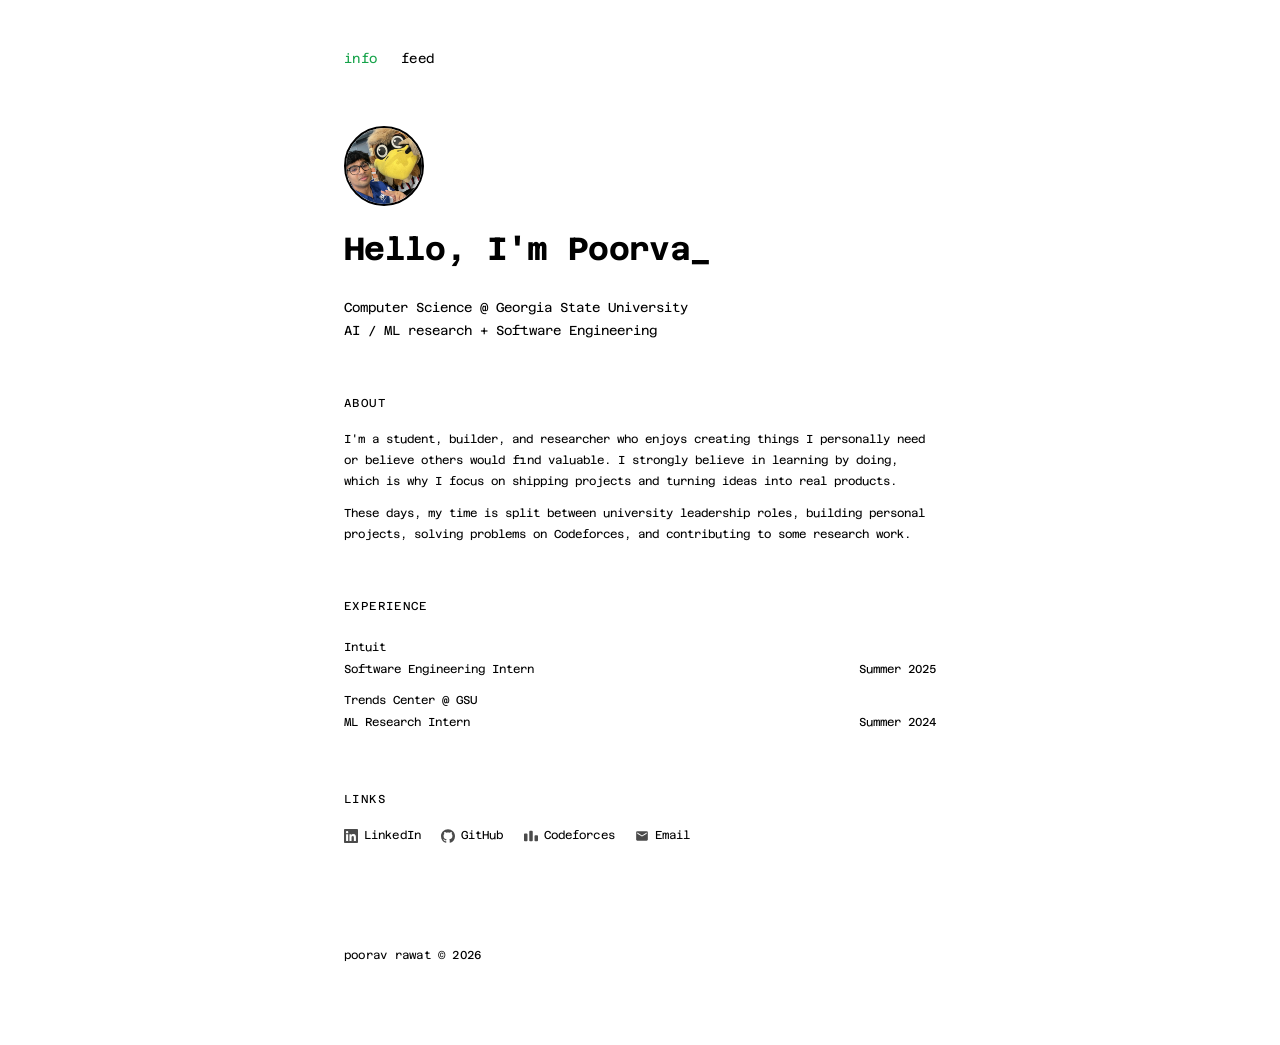
==== index.html @ 955ac377 "fixed date alignment" ====
<!DOCTYPE html>
<html lang="en">

<head>
    <meta charset="UTF-8">
    <meta name="viewport" content="width=device-width, initial-scale=1.0">
    <meta name="description"
        content="Poorav Rawat — CS student at Georgia State, exploring AI, ML research, and software engineering.">
    <title>poorav rawat</title>

    <!-- Fonts -->
    <link rel="preconnect" href="https://fonts.googleapis.com">
    <link rel="preconnect" href="https://fonts.gstatic.com" crossorigin>
    <link href="https://fonts.googleapis.com/css2?family=Azeret+Mono:wght@300;400;500;700&display=swap"
        rel="stylesheet">

    <!-- Favicon -->
    <link rel="icon" type="image/x-icon" href="assets/favicon_io/favicon.ico">
    <link rel="icon" type="image/png" sizes="32x32" href="assets/favicon_io/favicon-32x32.png">
    <link rel="icon" type="image/png" sizes="16x16" href="assets/favicon_io/favicon-16x16.png">
    <link rel="apple-touch-icon" href="assets/favicon_io/apple-touch-icon.png">
    <link rel="manifest" href="assets/favicon_io/site.webmanifest">

    <!-- Stylesheet -->
    <link rel="stylesheet" href="css/style.css">
</head>

<body>
    <div class="page">

        <!-- Navigation -->
        <nav class="nav" id="nav">
            <a href="index.html" class="nav-link active" id="nav-info">info</a>
            <a href="feed.html" class="nav-link" id="nav-feed">feed</a>
        </nav>

        <!-- Main Content -->
        <main class="main">

            <!-- Profile Image -->
            <div class="profile-container">
                <div class="profile-circle">
                    <img src="assets/profile.jpg" alt="Poorav Rawat">
                </div>
            </div>

            <!-- ASCII Animated Name -->
            <h1 class="hero-name" id="hero-name" aria-label="hello, i am poorav rawat"></h1>

            <!-- Hero Sub-text -->
            <div class="hero-sub">
                <p><span class="highlight">Computer Science @ Georgia State University</span></p>
                <p>AI / ML research + Software Engineering</p>
            </div>

            <!-- Bio -->
            <section class="bio-section" aria-label="About">
                <p class="section-label">about</p>
                <p>
                    I'm a student, builder, and researcher who enjoys creating things I personally need or believe
                    others would find valuable. I strongly believe in learning by doing, which is why I focus on
                    shipping projects and turning ideas into real products.
                </p>
                <p>
                    These days, my time is split between university leadership roles, building personal projects,
                    solving problems on Codeforces, and contributing to some research work.
                </p>
            </section>

            <!-- Experience -->
            <section class="experience-section" aria-label="Experience">
                <p class="section-label">experience</p>

                <a href="https://www.intuit.com/" target="_blank" rel="noopener noreferrer" class="exp-item">
                    <span class="exp-title">Intuit</span>
                    <div class="exp-row">
                        <span class="exp-role">Software Engineering Intern</span>
                        <span class="exp-date">Summer 2025</span>
                    </div>
                </a>

                <a href="https://trendscenter.org/" target="_blank" rel="noopener noreferrer" class="exp-item">
                    <span class="exp-title">Trends Center @ GSU</span>
                    <div class="exp-row">
                        <span class="exp-role">ML Research Intern</span>
                        <span class="exp-date">Summer 2024</span>
                    </div>
                </a>
            </section>


            <!-- Links -->
            <section class="links-section" aria-label="Links">
                <p class="section-label">links</p>

                <div class="links-row">
                    <a href="https://www.linkedin.com/in/pooravrawat/" target="_blank" rel="noopener noreferrer"
                        class="link-item" title="LinkedIn">
                        <svg width="14" height="14" viewBox="0 0 24 24" fill="currentColor">
                            <path
                                d="M20.447 20.452h-3.554v-5.569c0-1.328-.027-3.037-1.852-3.037-1.853 0-2.136 1.445-2.136 2.939v5.667H9.351V9h3.414v1.561h.046c.477-.9 1.637-1.85 3.37-1.85 3.601 0 4.267 2.37 4.267 5.455v6.286zM5.337 7.433c-1.144 0-2.063-.926-2.063-2.065 0-1.138.92-2.063 2.063-2.063 1.14 0 2.064.925 2.064 2.063 0 1.139-.925 2.065-2.064 2.065zm1.782 13.019H3.555V9h3.564v11.452zM22.225 0H1.771C.792 0 0 .774 0 1.729v20.542C0 23.227.792 24 1.771 24h20.451C23.2 24 24 23.227 24 22.271V1.729C24 .774 23.2 0 22.222 0h.003z" />
                        </svg>
                        LinkedIn
                    </a>

                    <a href="https://github.com/pooravrawat1" target="_blank" rel="noopener noreferrer"
                        class="link-item" title="GitHub">
                        <svg width="14" height="14" viewBox="0 0 24 24" fill="currentColor">
                            <path
                                d="M12 .297c-6.63 0-12 5.373-12 12 0 5.303 3.438 9.8 8.205 11.385.6.113.82-.258.82-.577 0-.285-.01-1.04-.015-2.04-3.338.724-4.042-1.61-4.042-1.61C4.422 18.07 3.633 17.7 3.633 17.7c-1.087-.744.084-.729.084-.729 1.205.084 1.838 1.236 1.838 1.236 1.07 1.835 2.809 1.305 3.495.998.108-.776.417-1.305.76-1.605-2.665-.3-5.466-1.332-5.466-5.93 0-1.31.465-2.38 1.235-3.22-.135-.303-.54-1.523.105-3.176 0 0 1.005-.322 3.3 1.23.96-.267 1.98-.399 3-.405 1.02.006 2.04.138 3 .405 2.28-1.552 3.285-1.23 3.285-1.23.645 1.653.24 2.873.12 3.176.765.84 1.23 1.91 1.23 3.22 0 4.61-2.805 5.625-5.475 5.92.42.36.81 1.096.81 2.22 0 1.606-.015 2.896-.015 3.286 0 .315.21.69.825.57C20.565 22.092 24 17.592 24 12.297c0-6.627-5.373-12-12-12" />
                        </svg>
                        GitHub
                    </a>

                    <a href="https://codeforces.com/profile/prawat2" target="_blank" rel="noopener noreferrer"
                        class="link-item" title="Codeforces">
                        <svg width="14" height="14" viewBox="0 0 24 24" fill="currentColor">
                            <path
                                d="M4.5 7.5C5.328 7.5 6 8.172 6 9v10.5c0 .828-.672 1.5-1.5 1.5h-3C.672 21 0 20.328 0 19.5V9c0-.828.672-1.5 1.5-1.5h3zm9-4.5c.828 0 1.5.672 1.5 1.5v15c0 .828-.672 1.5-1.5 1.5h-3c-.828 0-1.5-.672-1.5-1.5v-15c0-.828.672-1.5 1.5-1.5h3zm9 7.5c.828 0 1.5.672 1.5 1.5v7.5c0 .828-.672 1.5-1.5 1.5h-3c-.828 0-1.5-.672-1.5-1.5V12c0-.828.672-1.5 1.5-1.5h3z" />
                        </svg>
                        Codeforces
                    </a>

                    <a href="mailto:pooravrawat@gmail.com" class="link-item" title="Email">
                        <svg width="14" height="14" viewBox="0 0 24 24" fill="currentColor">
                            <path
                                d="M20 4H4c-1.1 0-1.99.9-1.99 2L2 18c0 1.1.9 2 2 2h16c1.1 0 2-.9 2-2V6c0-1.1-.9-2-2-2zm0 4l-8 5-8-5V6l8 5 8-5v2z" />
                        </svg>
                        Email
                    </a>
                </div>
            </section>
        </main>

        <footer class="footer">
            <span>poorav rawat © 2026</span>
        </footer>
    </div>


    <script src="js/main.js"></script>
</body>

</html>
---- css/style.css ----
/* ===========================================
   POORAV RAWAT — Terminal Theme
   Inspired by liamellison.dev
   =========================================== */

@import url('https://fonts.googleapis.com/css2?family=Azeret+Mono:wght@300;400;500;700&display=swap');

:root {
    --bg: #ffffff;
    --bg-secondary: #ffffff;
    --text: #000000;
    --text-bright: #000000;
    --text-muted: #000000;
    --text-dim: #000000;
    --accent: #16A34A;
    --accent-dim: rgba(22, 163, 74, 0.08);
    --accent-hover: #15803D;
    --border: #000000;
    --font: 'Azeret Mono', monospace;
}

/* ─── Reset ─────────────────────────────── */
*,
*::before,
*::after {
    box-sizing: border-box;
    margin: 0;
    padding: 0;
}

html {
    scroll-behavior: smooth;
    font-size: 14px;
}

body {
    font-family: var(--font);
    background: var(--bg);
    color: var(--text);
    line-height: 1.7;
    min-height: 100vh;
    -webkit-font-smoothing: antialiased;
}

/* ─── Global link hover ──────────────────── */
a {
    transition: color 0.15s ease;
}

a:hover {
    color: var(--accent) !important;
}

/* ─── Page Container ─────────────────────── */
.page {
    max-width: 640px;
    margin: 0 auto;
    padding: 48px 24px 80px;
    min-height: 100vh;
    display: flex;
    flex-direction: column;
}

/* ─── Profile Image ─────────────────────── */
.profile-container {
    margin-bottom: 24px;
}

.profile-circle {
    width: 80px;
    height: 80px;
    border-radius: 50%;
    border: 2px solid var(--border);
    overflow: hidden;
    background: var(--bg-secondary);
    display: flex;
    align-items: center;
    justify-content: center;
}

.profile-circle img {
    width: 100%;
    height: 100%;
    object-fit: cover;
}

.profile-placeholder {
    width: 100%;
    height: 100%;
    background: #eeeeee;
    /* Light grey placeholder */
}

/* ─── Navigation ─────────────────────────── */
.nav {
    display: flex;
    gap: 24px;
    margin-bottom: 56px;
    font-size: 13px;
}

.nav-link {
    color: var(--text-muted);
    text-decoration: none;
    transition: color 0.15s ease;
    letter-spacing: 0.02em;
}

.nav-link:hover {
    color: var(--text);
}

.nav-link.active {
    color: var(--accent);
}

/* ─── ASCII Hero Name ────────────────────── */
.hero-name {
    font-size: clamp(22px, 5vw, 32px);
    font-weight: 700;
    color: var(--text-bright);
    letter-spacing: -0.02em;
    line-height: 1.2;
    margin-bottom: 28px;
    min-height: 40px;
}

/* Cursor blink effect */
.ascii-cursor {
    display: inline-block;
    color: #000000;
    animation: blink 1s step-end infinite;
}

@keyframes blink {

    0%,
    100% {
        opacity: 1;
    }

    50% {
        opacity: 0;
    }
}

/* ─── Hero Sub-text ──────────────────────── */
.hero-sub {
    display: flex;
    flex-direction: column;
    gap: 2px;
    margin-bottom: 52px;
    font-size: 13px;
}

.hero-sub p {
    color: var(--text-muted);
    line-height: 1.6;
}

.hero-sub .highlight {
    color: var(--text);
}

/* ─── Section Headers ────────────────────── */
.section-label {
    font-size: 11.5px;
    letter-spacing: 0.12em;
    text-transform: uppercase;
    color: var(--text-dim);
    margin-bottom: 16px;
    font-weight: 400;
}

/* ─── Bio Section ────────────────────────── */
.bio-section {
    margin-bottom: 52px;
}

.bio-section p:not(.section-label) {
    font-size: 11.5px;
    color: var(--text-muted);
    line-height: 1.8;
    margin-bottom: 12px;
}

.bio-section p:not(.section-label):last-child {
    margin-bottom: 0;
}

/* ─── Experience Section ─────────────────── */
.experience-section {
    margin-bottom: 52px;
}

.exp-item {
    display: flex;
    flex-direction: column;
    gap: 2px;
    padding: 6px 0;
    text-decoration: none;
    transition: color 0.15s ease;
    color: var(--text);
}

.exp-item:hover .exp-title {
    color: var(--accent);
}

.exp-item:hover .exp-arrow {
    transform: translateX(4px);
    color: var(--accent);
}

.exp-row {
    display: flex;
    justify-content: space-between;
    align-items: baseline;
    gap: 12px;
}

.exp-title {
    font-size: 11.5px;
    color: var(--text);
    transition: color 0.15s ease;
    font-weight: 400;
}

.exp-date {
    font-size: 11.5px;
    color: var(--text-muted);
    white-space: nowrap;
    flex-shrink: 0;
}

.exp-role {
    font-size: 11.5px;
    color: var(--text-muted);
}

.exp-arrow {
    font-size: 11.5px;
    color: var(--text-dim);
    transition: transform 0.15s ease, color 0.15s ease;
    margin-left: 4px;
}

/* ─── Writing / Blog Section ─────────────── */
.writing-section {
    margin-bottom: 52px;
}

.writing-list {
    display: flex;
    flex-direction: column;
    gap: 0;
}

.writing-item {
    display: flex;
    align-items: baseline;
    gap: 12px;
    padding: 10px 0;
    text-decoration: none;
    border-bottom: 1px solid rgba(0, 0, 0, 0.08);
    transition: color 0.15s ease;
}

.writing-item:hover .writing-title {
    color: var(--accent);
}

.writing-index {
    font-size: 11.5px;
    color: var(--text-dim);
    min-width: 24px;
    flex-shrink: 0;
    font-weight: 400;
}

.writing-title {
    font-size: 13px;
    color: var(--text);
    transition: color 0.15s ease;
    font-weight: 400;
    flex: 1;
}

.writing-date {
    font-size: 11.5px;
    color: var(--text-muted);
    white-space: nowrap;
    flex-shrink: 0;
}

.view-all-link {
    display: inline-block;
    margin-top: 16px;
    font-size: 11.5px;
    color: var(--text-muted);
    text-decoration: none;
    transition: color 0.15s ease;
}

.view-all-link:hover {
    color: var(--accent);
}

/* ─── Links Section ──────────────────────── */
.links-section {
    margin-bottom: 52px;
}

.links-row {
    display: flex;
    flex-wrap: wrap;
    gap: 20px;
    align-items: center;
}

.link-item {
    display: inline-flex;
    align-items: center;
    gap: 6px;
    font-size: 11.5px;
    color: var(--text-muted);
    text-decoration: none;
    transition: color 0.15s ease;
    letter-spacing: 0.01em;
}

.link-item:hover {
    color: var(--accent);
}

.link-item svg {
    flex-shrink: 0;
    opacity: 0.7;
    transition: opacity 0.15s ease;
}

.link-item:hover svg {
    opacity: 1;
}

/* ─── Projects / Feed Page ───────────────── */
.projects-section {
    margin-bottom: 0;
}

.project-entry {
    padding: 16px 0;
    border-bottom: 1px solid rgba(0, 0, 0, 0.08);
    text-decoration: none;
    display: block;
    transition: color 0.15s ease;
}

.project-entry:hover .project-entry-title {
    color: var(--accent);
}

.project-meta {
    display: flex;
    align-items: center;
    justify-content: space-between;
    gap: 12px;
    margin-bottom: 6px;
}

.project-entry-title {
    font-size: 13px;
    color: var(--text);
    font-weight: 400;
    transition: color 0.15s ease;
}

.project-entry-year {
    font-size: 11.5px;
    color: var(--text-muted);
    font-weight: 400;
    white-space: nowrap;
}

.project-entry-desc {
    font-size: 12px;
    color: var(--text-muted);
    line-height: 1.6;
}

.project-tags {
    display: flex;
    flex-wrap: wrap;
    gap: 8px;
    margin-top: 8px;
}

.project-tag {
    font-size: 10px;
    color: var(--text-dim);
    border: 1px solid var(--border);
    padding: 1px 6px;
    border-radius: 2px;
    letter-spacing: 0.05em;
    font-weight: 400;
}

.more-projects {
    margin-top: 16px;
    font-size: 11.5px;
    color: var(--text-muted);
    font-style: italic;
    display: flex;
    align-items: center;
    gap: 6px;
}

.github-more-link {
    display: inline-flex;
    align-items: center;
    color: var(--text-muted);
    transition: color 0.15s ease;
}

/* ─── Blog Post Page ─────────────────────── */
.blog-page .page {
    max-width: 680px;
}

.blog-header {
    margin-bottom: 48px;
}

.blog-back {
    font-size: 12px;
    color: var(--text-muted);
    text-decoration: none;
    display: inline-flex;
    align-items: center;
    gap: 6px;
    margin-bottom: 24px;
    transition: color 0.15s ease;
}

.blog-back:hover {
    color: var(--accent);
}

.blog-title {
    font-size: clamp(18px, 4vw, 24px);
    font-weight: 700;
    color: var(--text-bright);
    line-height: 1.3;
    margin-bottom: 10px;
}

.blog-date {
    font-size: 12px;
    color: var(--text-muted);
}

.blog-body {
    font-size: 13px;
    line-height: 1.9;
    color: var(--text-muted);
}

.blog-body p {
    margin-bottom: 20px;
}

.blog-body h2 {
    font-size: 15px;
    color: var(--text);
    font-weight: 700;
    margin: 32px 0 12px;
    letter-spacing: 0.01em;
}

.blog-body h3 {
    font-size: 13px;
    color: var(--text);
    font-weight: 700;
    margin: 24px 0 8px;
}

.blog-body a {
    color: var(--accent);
    text-decoration: none;
    border-bottom: 1px solid var(--accent-dim);
    transition: border-color 0.15s ease;
}

.blog-body a:hover {
    border-color: var(--accent);
}

.blog-body code {
    font-family: var(--font);
    font-size: 12px;
    background: var(--bg-secondary);
    padding: 1px 5px;
    border-radius: 2px;
    color: var(--accent);
}

.blog-body blockquote {
    border-left: 2px solid var(--accent);
    padding-left: 16px;
    margin: 20px 0;
    color: var(--text-muted);
    font-style: italic;
}

/* ─── Footer ─────────────────────────────── */
.footer {
    margin-top: auto;
    padding-top: 48px;
    font-size: 11.5px;
    color: var(--text-dim);
    display: flex;
    justify-content: space-between;
    align-items: center;
    gap: 12px;
    letter-spacing: 0.02em;
}

/* ─── Selection ──────────────────────────── */
::selection {
    background: var(--accent);
    color: #ffffff;
}

/* ─── Scrollbar ──────────────────────────── */
::-webkit-scrollbar {
    width: 4px;
}

::-webkit-scrollbar-track {
    background: transparent;
}

::-webkit-scrollbar-thumb {
    background: var(--border);
    border-radius: 2px;
}

::-webkit-scrollbar-thumb:hover {
    background: var(--text-dim);
}

/* ─── Responsive ─────────────────────────── */
@media (max-width: 600px) {
    .page {
        padding: 32px 20px 60px;
    }

    .nav {
        margin-bottom: 44px;
    }

    .hero-name {
        font-size: 22px;
    }

    .links-row {
        gap: 16px;
    }
}

/* ─── Reduced Motion ─────────────────────── */
@media (prefers-reduced-motion: reduce) {

    *,
    *::before,
    *::after {
        animation: none !important;
        transition: none !important;
    }
}
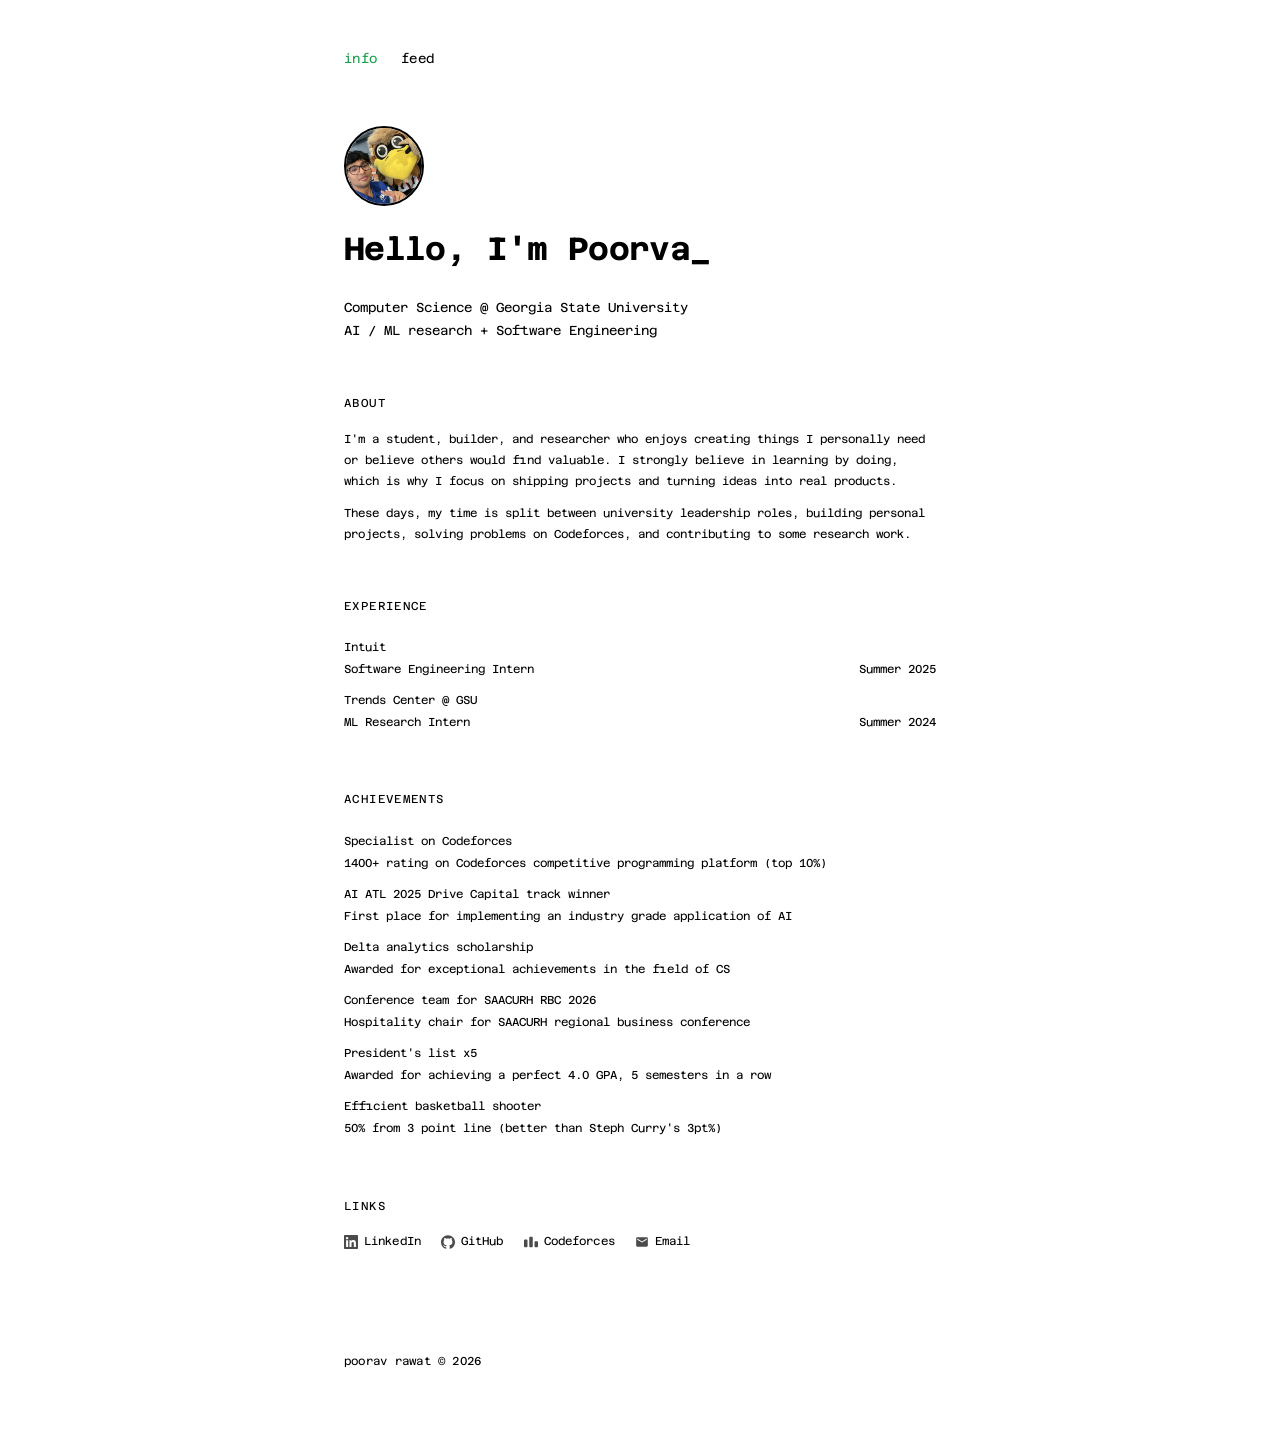
==== commit 318726ee: "added achievements + fixed some casing + updated proj names" ====
--- a/index.html
+++ b/index.html
@@ -88,6 +88,53 @@
                 </a>
             </section>
 
+            <!-- Achievements -->
+            <section class="achievements-section" aria-label="Achievements">
+                <p class="section-label">achievements</p>
+
+                <div class="achievement-item achievement-item--static">
+                    <span class="achievement-title">Specialist on Codeforces</span>
+                    <div class="achievement-row">
+                        <span class="achievement-desc">1400+ rating on Codeforces competitive programming platform (top 10%)</span>
+                    </div>
+                </div>
+
+                <div class="achievement-item achievement-item--static">
+                    <span class="achievement-title">AI ATL 2025 Drive Capital track winner</span>
+                    <div class="achievement-row">
+                        <span class="achievement-desc">First place for implementing an industry grade application of AI</span>
+                    </div>
+                </div>
+
+                <div class="achievement-item achievement-item--static">
+                    <span class="achievement-title">Delta analytics scholarship</span>
+                    <div class="achievement-row">
+                        <span class="achievement-desc">Awarded for exceptional achievements in the field of CS</span>
+                    </div>
+                </div>
+
+                <div class="achievement-item achievement-item--static">
+                    <span class="achievement-title">Conference team for SAACURH RBC 2026</span>
+                    <div class="achievement-row">
+                        <span class="achievement-desc">Hospitality chair for SAACURH regional business conference</span>
+                    </div>
+                </div>
+
+                <div class="achievement-item achievement-item--static">
+                    <span class="achievement-title">President's list x5</span>
+                    <div class="achievement-row">
+                        <span class="achievement-desc">Awarded for achieving a perfect 4.0 GPA, 5 semesters in a row</span>
+                    </div>
+                </div>
+
+                <div class="achievement-item achievement-item--static">
+                    <span class="achievement-title">Efficient basketball shooter</span>
+                    <div class="achievement-row">
+                        <span class="achievement-desc">50% from 3 point line (better than Steph Curry's 3pt%)</span>
+                    </div>
+                </div>
+            </section>
+
 
             <!-- Links -->
             <section class="links-section" aria-label="Links">
--- a/css/style.css
+++ b/css/style.css
@@ -245,6 +245,56 @@
     margin-left: 4px;
 }
 
+/* ─── Achievements Section ───────────────── */
+.achievements-section {
+    margin-bottom: 52px;
+}
+
+.achievement-item {
+    display: flex;
+    flex-direction: column;
+    gap: 2px;
+    padding: 6px 0;
+    text-decoration: none;
+    transition: color 0.15s ease;
+    color: var(--text);
+}
+
+.achievement-item:hover .achievement-title {
+    color: var(--accent);
+}
+
+.achievement-item--static:hover .achievement-title {
+    color: var(--text);
+    cursor: default;
+}
+
+.achievement-row {
+    display: flex;
+    justify-content: space-between;
+    align-items: baseline;
+    gap: 12px;
+}
+
+.achievement-title {
+    font-size: 11.5px;
+    color: var(--text);
+    transition: color 0.15s ease;
+    font-weight: 400;
+}
+
+.achievement-date {
+    font-size: 11.5px;
+    color: var(--text-muted);
+    white-space: nowrap;
+    flex-shrink: 0;
+}
+
+.achievement-desc {
+    font-size: 11.5px;
+    color: var(--text-muted);
+}
+
 /* ─── Writing / Blog Section ─────────────── */
 .writing-section {
     margin-bottom: 52px;
@@ -279,7 +329,7 @@
 }
 
 .writing-title {
-    font-size: 13px;
+    font-size: 11.5px;
     color: var(--text);
     transition: color 0.15s ease;
     font-weight: 400;
@@ -369,7 +419,7 @@
 }
 
 .project-entry-title {
-    font-size: 13px;
+    font-size: 11.5px;
     color: var(--text);
     font-weight: 400;
     transition: color 0.15s ease;
@@ -383,7 +433,7 @@
 }
 
 .project-entry-desc {
-    font-size: 12px;
+    font-size: 11.5px;
     color: var(--text-muted);
     line-height: 1.6;
 }
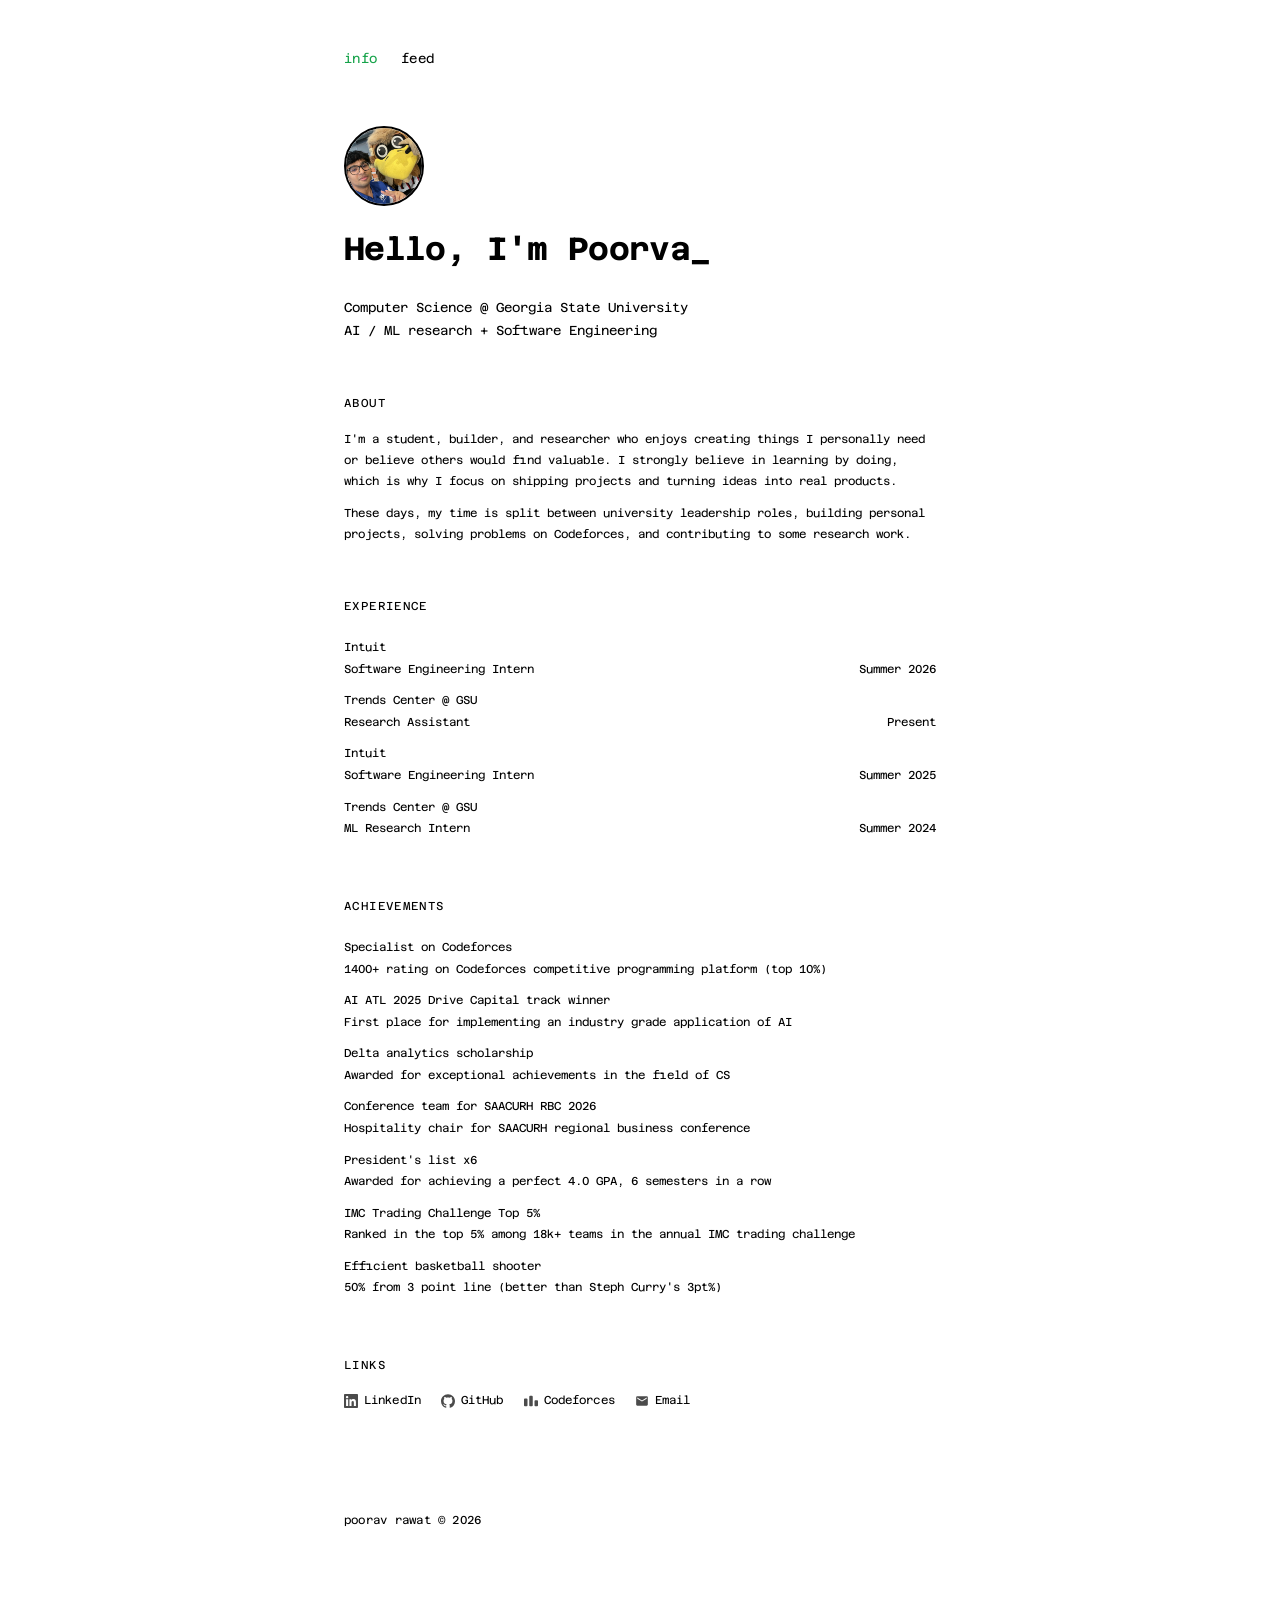
==== commit 85f764b7: "updated exp+achievement" ====
--- a/index.html
+++ b/index.html
@@ -75,6 +75,22 @@
                     <span class="exp-title">Intuit</span>
                     <div class="exp-row">
                         <span class="exp-role">Software Engineering Intern</span>
+                        <span class="exp-date">Summer 2026</span>
+                    </div>
+                </a>
+
+                <a href="https://trendscenter.org/" target="_blank" rel="noopener noreferrer" class="exp-item">
+                    <span class="exp-title">Trends Center @ GSU</span>
+                    <div class="exp-row">
+                        <span class="exp-role">Research Assistant</span>
+                        <span class="exp-date">Present</span>
+                    </div>
+                </a>
+
+                <a href="https://www.intuit.com/" target="_blank" rel="noopener noreferrer" class="exp-item">
+                    <span class="exp-title">Intuit</span>
+                    <div class="exp-row">
+                        <span class="exp-role">Software Engineering Intern</span>
                         <span class="exp-date">Summer 2025</span>
                     </div>
                 </a>
@@ -121,9 +137,16 @@
                 </div>
 
                 <div class="achievement-item achievement-item--static">
-                    <span class="achievement-title">President's list x5</span>
-                    <div class="achievement-row">
-                        <span class="achievement-desc">Awarded for achieving a perfect 4.0 GPA, 5 semesters in a row</span>
+                    <span class="achievement-title">President's list x6</span>
+                    <div class="achievement-row">
+                        <span class="achievement-desc">Awarded for achieving a perfect 4.0 GPA, 6 semesters in a row</span>
+                    </div>
+                </div>
+
+                <div class="achievement-item achievement-item--static">
+                    <span class="achievement-title">IMC Trading Challenge Top 5%</span>
+                    <div class="achievement-row">
+                        <span class="achievement-desc">Ranked in the top 5% among 18k+ teams in the annual IMC trading challenge</span>
                     </div>
                 </div>
 
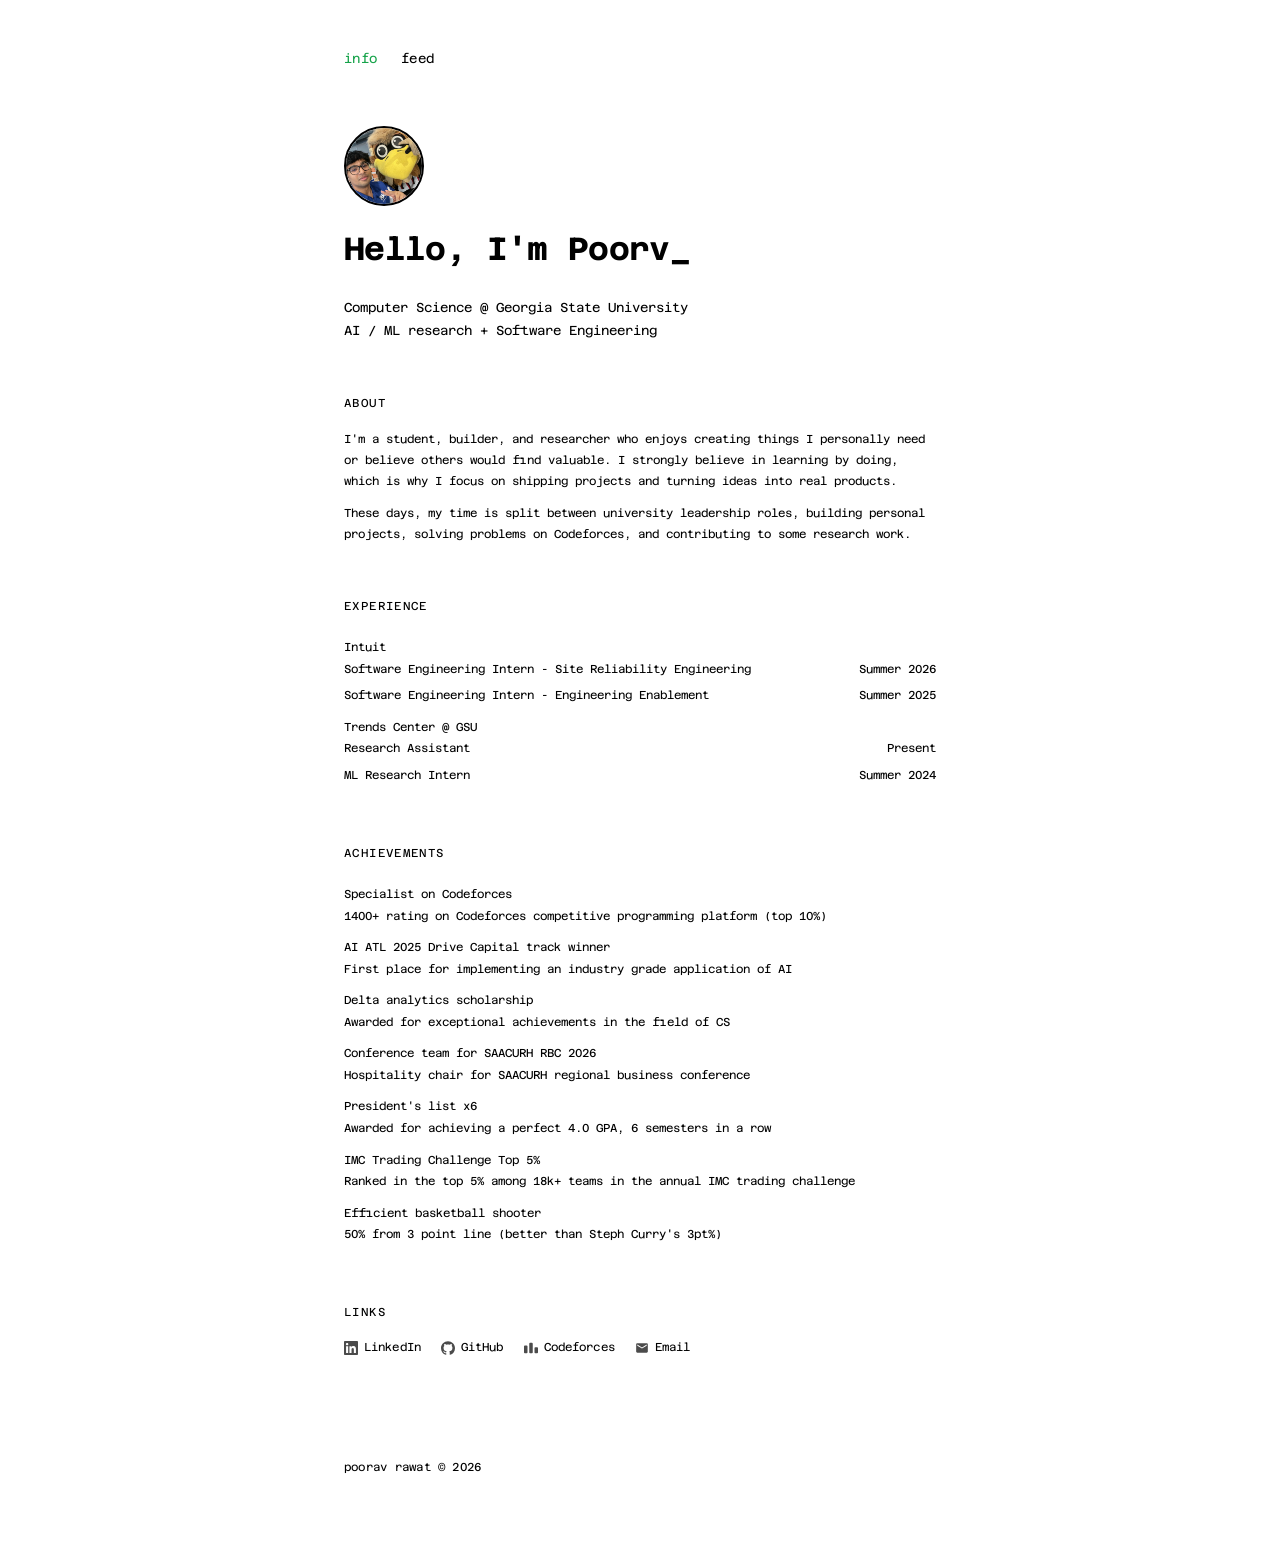
==== commit d9d89f6f: "restructure expreience" ====
--- a/index.html
+++ b/index.html
@@ -74,8 +74,12 @@
                 <a href="https://www.intuit.com/" target="_blank" rel="noopener noreferrer" class="exp-item">
                     <span class="exp-title">Intuit</span>
                     <div class="exp-row">
-                        <span class="exp-role">Software Engineering Intern</span>
+                        <span class="exp-role">Software Engineering Intern - Site Reliability Engineering</span>
                         <span class="exp-date">Summer 2026</span>
+                    </div>
+                    <div class="exp-row" style="margin-top: 5px;">
+                        <span class="exp-role">Software Engineering Intern - Engineering Enablement</span>
+                        <span class="exp-date">Summer 2025</span>
                     </div>
                 </a>
 
@@ -85,19 +89,7 @@
                         <span class="exp-role">Research Assistant</span>
                         <span class="exp-date">Present</span>
                     </div>
-                </a>
-
-                <a href="https://www.intuit.com/" target="_blank" rel="noopener noreferrer" class="exp-item">
-                    <span class="exp-title">Intuit</span>
-                    <div class="exp-row">
-                        <span class="exp-role">Software Engineering Intern</span>
-                        <span class="exp-date">Summer 2025</span>
-                    </div>
-                </a>
-
-                <a href="https://trendscenter.org/" target="_blank" rel="noopener noreferrer" class="exp-item">
-                    <span class="exp-title">Trends Center @ GSU</span>
-                    <div class="exp-row">
+                    <div class="exp-row" style="margin-top: 5px;">
                         <span class="exp-role">ML Research Intern</span>
                         <span class="exp-date">Summer 2024</span>
                     </div>
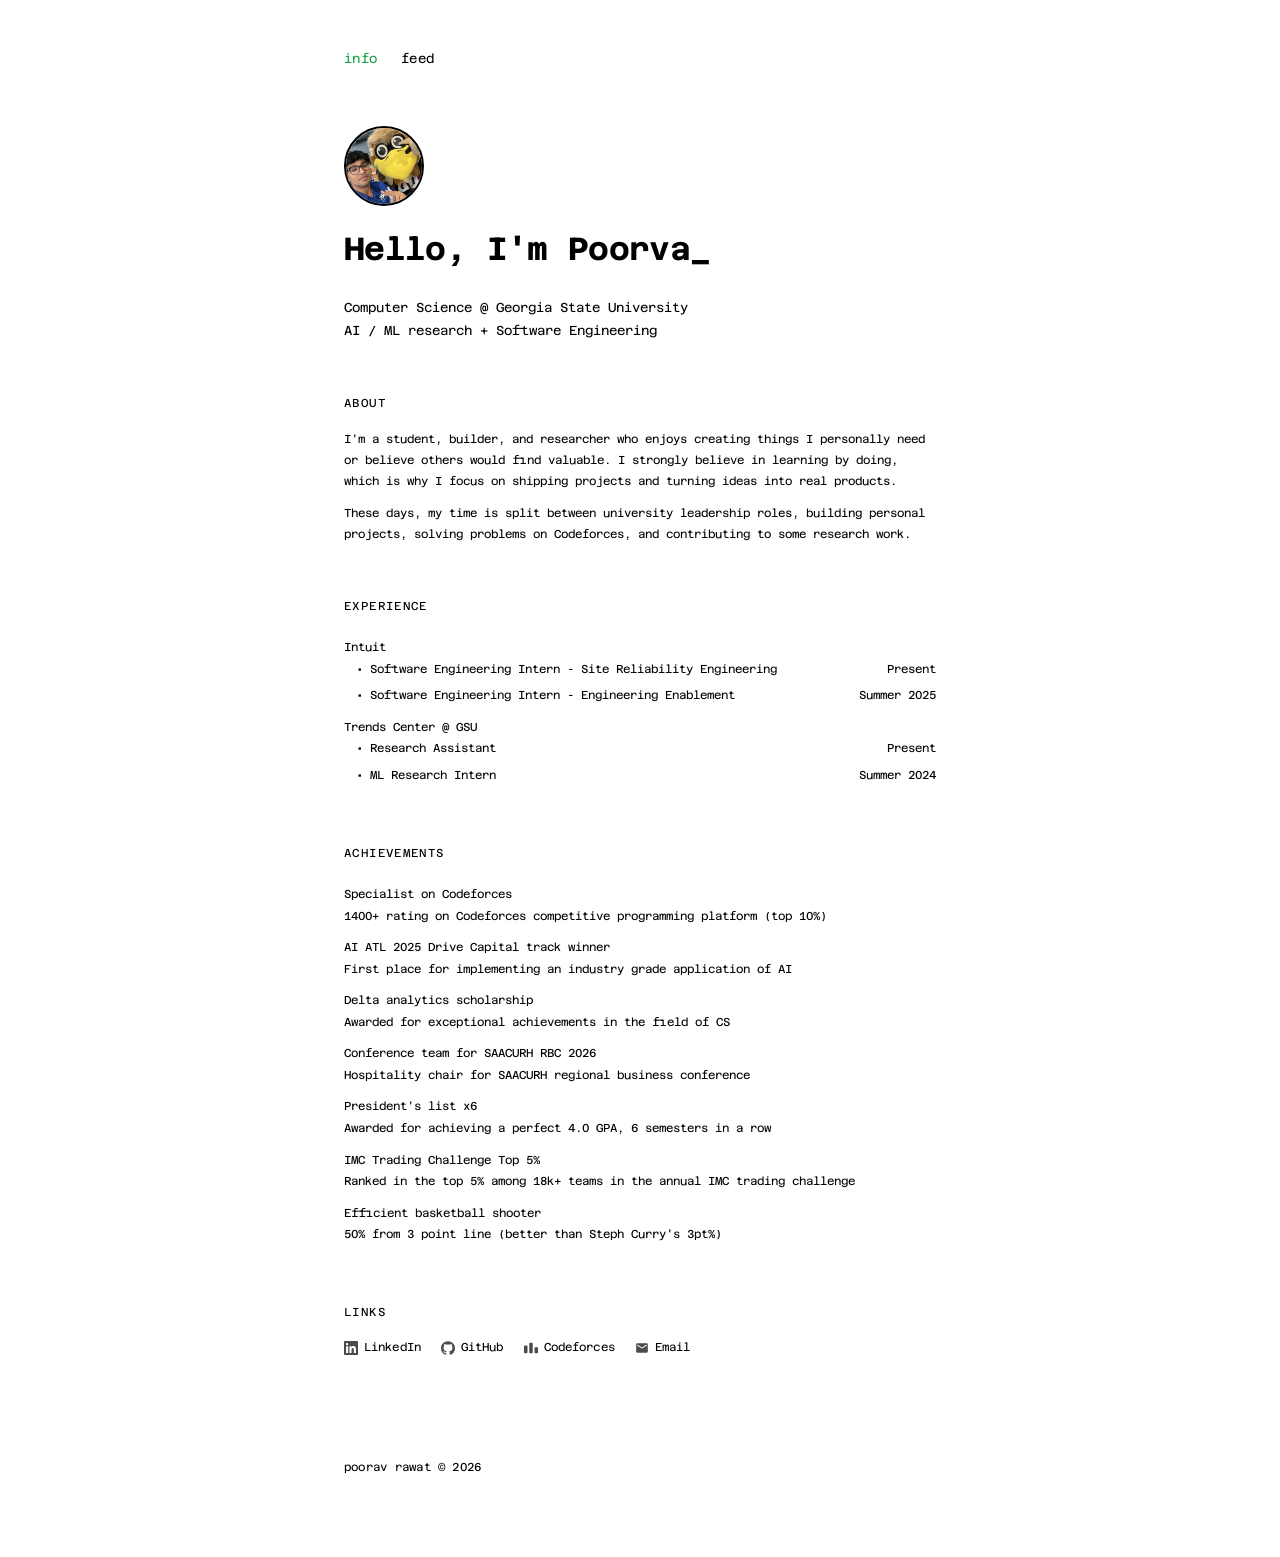
==== commit 085730d8: "restructure + renaming roles" ====
--- a/index.html
+++ b/index.html
@@ -73,24 +73,24 @@
 
                 <a href="https://www.intuit.com/" target="_blank" rel="noopener noreferrer" class="exp-item">
                     <span class="exp-title">Intuit</span>
-                    <div class="exp-row">
-                        <span class="exp-role">Software Engineering Intern - Site Reliability Engineering</span>
-                        <span class="exp-date">Summer 2026</span>
-                    </div>
-                    <div class="exp-row" style="margin-top: 5px;">
-                        <span class="exp-role">Software Engineering Intern - Engineering Enablement</span>
+                    <div class="exp-row" style="padding-left: 12px;">
+                        <span class="exp-role">&bull; Software Engineering Intern - Site Reliability Engineering</span>
+                        <span class="exp-date">Present</span>
+                    </div>
+                    <div class="exp-row" style="margin-top: 5px; padding-left: 12px;">
+                        <span class="exp-role">&bull; Software Engineering Intern - Engineering Enablement</span>
                         <span class="exp-date">Summer 2025</span>
                     </div>
                 </a>
 
                 <a href="https://trendscenter.org/" target="_blank" rel="noopener noreferrer" class="exp-item">
                     <span class="exp-title">Trends Center @ GSU</span>
-                    <div class="exp-row">
-                        <span class="exp-role">Research Assistant</span>
+                    <div class="exp-row" style="padding-left: 12px;">
+                        <span class="exp-role">&bull; Research Assistant</span>
                         <span class="exp-date">Present</span>
                     </div>
-                    <div class="exp-row" style="margin-top: 5px;">
-                        <span class="exp-role">ML Research Intern</span>
+                    <div class="exp-row" style="margin-top: 5px; padding-left: 12px;">
+                        <span class="exp-role">&bull; ML Research Intern</span>
                         <span class="exp-date">Summer 2024</span>
                     </div>
                 </a>
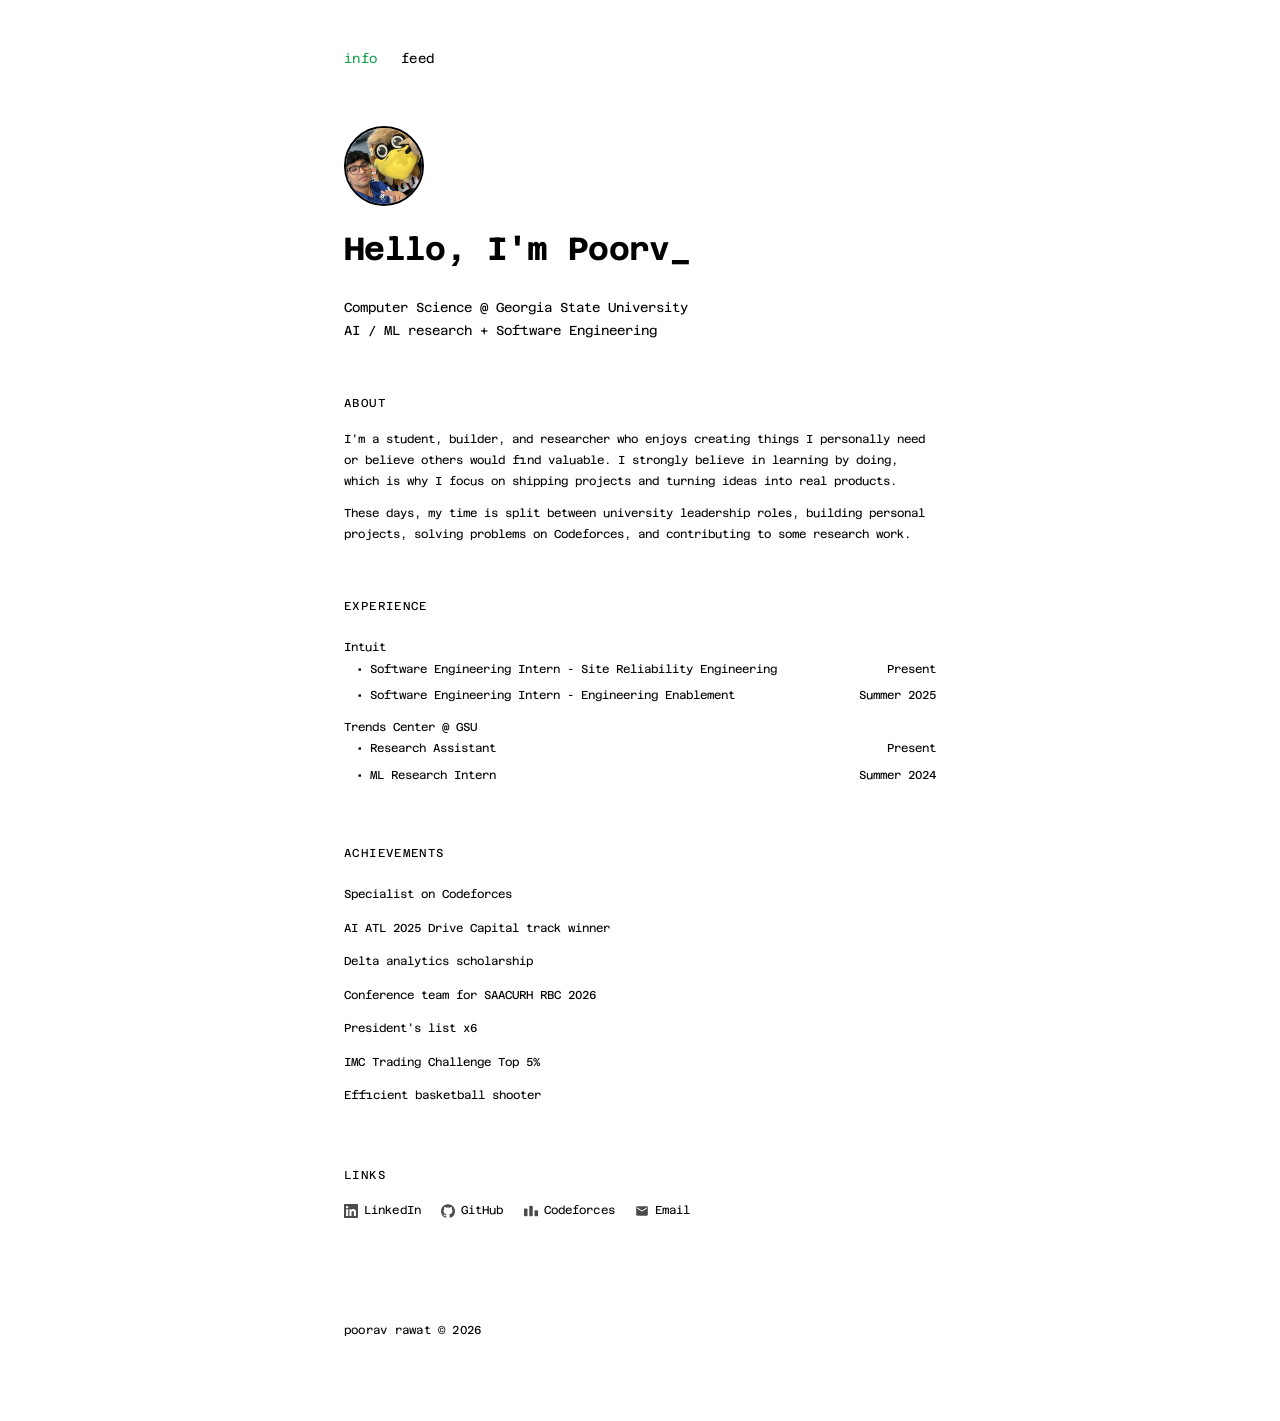
==== commit c9939809: "better structure for exp + achievements" ====
--- a/index.html
+++ b/index.html
@@ -71,79 +71,103 @@
             <section class="experience-section" aria-label="Experience">
                 <p class="section-label">experience</p>
 
-                <a href="https://www.intuit.com/" target="_blank" rel="noopener noreferrer" class="exp-item">
+                <div class="exp-item">
                     <span class="exp-title">Intuit</span>
-                    <div class="exp-row" style="padding-left: 12px;">
-                        <span class="exp-role">&bull; Software Engineering Intern - Site Reliability Engineering</span>
-                        <span class="exp-date">Present</span>
-                    </div>
-                    <div class="exp-row" style="margin-top: 5px; padding-left: 12px;">
-                        <span class="exp-role">&bull; Software Engineering Intern - Engineering Enablement</span>
-                        <span class="exp-date">Summer 2025</span>
-                    </div>
-                </a>
-
-                <a href="https://trendscenter.org/" target="_blank" rel="noopener noreferrer" class="exp-item">
+                    
+                    <div class="exp-role-group">
+                        <div class="exp-row clickable" style="padding-left: 12px;">
+                            <span class="exp-role">&bull; Software Engineering Intern - Site Reliability Engineering</span>
+                            <span class="exp-date">Present</span>
+                        </div>
+                        <div class="exp-description">
+                            Building and scaling resilient cloud infrastructure using Kubernetes, AWS, and Go. Focused on improving platform reliability and developer productivity through automated CI/CD pipelines and observability tooling.
+                        </div>
+                    </div>
+
+                    <div class="exp-role-group" style="margin-top: 5px;">
+                        <div class="exp-row clickable" style="padding-left: 12px;">
+                            <span class="exp-role">&bull; Software Engineering Intern - Engineering Enablement</span>
+                            <span class="exp-date">Summer 2025</span>
+                        </div>
+                        <div class="exp-description">
+                            Developing internal tools and platforms to streamline developer workflows and improve engineering efficiency across the organization.
+                        </div>
+                    </div>
+                </div>
+
+                <div class="exp-item">
                     <span class="exp-title">Trends Center @ GSU</span>
-                    <div class="exp-row" style="padding-left: 12px;">
-                        <span class="exp-role">&bull; Research Assistant</span>
-                        <span class="exp-date">Present</span>
-                    </div>
-                    <div class="exp-row" style="margin-top: 5px; padding-left: 12px;">
-                        <span class="exp-role">&bull; ML Research Intern</span>
-                        <span class="exp-date">Summer 2024</span>
-                    </div>
-                </a>
+
+                    <div class="exp-role-group">
+                        <div class="exp-row clickable" style="padding-left: 12px;">
+                            <span class="exp-role">&bull; Research Assistant</span>
+                            <span class="exp-date">Present</span>
+                        </div>
+                        <div class="exp-description">
+                            Developing deep learning models for neuroimaging data. Researching multimodal fusion techniques to better understand brain connectivity patterns.
+                        </div>
+                    </div>
+
+                    <div class="exp-role-group" style="margin-top: 5px;">
+                        <div class="exp-row clickable" style="padding-left: 12px;">
+                            <span class="exp-role">&bull; ML Research Intern</span>
+                            <span class="exp-date">Summer 2024</span>
+                        </div>
+                        <div class="exp-description">
+                            Implementing and evaluating machine learning algorithms for analyzing large-scale fMRI datasets to identify biomarkers for neurological disorders.
+                        </div>
+                    </div>
+                </div>
             </section>
 
             <!-- Achievements -->
             <section class="achievements-section" aria-label="Achievements">
                 <p class="section-label">achievements</p>
 
-                <div class="achievement-item achievement-item--static">
-                    <span class="achievement-title">Specialist on Codeforces</span>
+                <div class="achievement-item">
+                    <span class="achievement-title clickable">Specialist on Codeforces</span>
                     <div class="achievement-row">
                         <span class="achievement-desc">1400+ rating on Codeforces competitive programming platform (top 10%)</span>
                     </div>
                 </div>
 
-                <div class="achievement-item achievement-item--static">
-                    <span class="achievement-title">AI ATL 2025 Drive Capital track winner</span>
+                <div class="achievement-item">
+                    <span class="achievement-title clickable">AI ATL 2025 Drive Capital track winner</span>
                     <div class="achievement-row">
                         <span class="achievement-desc">First place for implementing an industry grade application of AI</span>
                     </div>
                 </div>
 
-                <div class="achievement-item achievement-item--static">
-                    <span class="achievement-title">Delta analytics scholarship</span>
+                <div class="achievement-item">
+                    <span class="achievement-title clickable">Delta analytics scholarship</span>
                     <div class="achievement-row">
                         <span class="achievement-desc">Awarded for exceptional achievements in the field of CS</span>
                     </div>
                 </div>
 
-                <div class="achievement-item achievement-item--static">
-                    <span class="achievement-title">Conference team for SAACURH RBC 2026</span>
+                <div class="achievement-item">
+                    <span class="achievement-title clickable">Conference team for SAACURH RBC 2026</span>
                     <div class="achievement-row">
                         <span class="achievement-desc">Hospitality chair for SAACURH regional business conference</span>
                     </div>
                 </div>
 
-                <div class="achievement-item achievement-item--static">
-                    <span class="achievement-title">President's list x6</span>
+                <div class="achievement-item">
+                    <span class="achievement-title clickable">President's list x6</span>
                     <div class="achievement-row">
                         <span class="achievement-desc">Awarded for achieving a perfect 4.0 GPA, 6 semesters in a row</span>
                     </div>
                 </div>
 
-                <div class="achievement-item achievement-item--static">
-                    <span class="achievement-title">IMC Trading Challenge Top 5%</span>
+                <div class="achievement-item">
+                    <span class="achievement-title clickable">IMC Trading Challenge Top 5%</span>
                     <div class="achievement-row">
                         <span class="achievement-desc">Ranked in the top 5% among 18k+ teams in the annual IMC trading challenge</span>
                     </div>
                 </div>
 
-                <div class="achievement-item achievement-item--static">
-                    <span class="achievement-title">Efficient basketball shooter</span>
+                <div class="achievement-item">
+                    <span class="achievement-title clickable">Efficient basketball shooter</span>
                     <div class="achievement-row">
                         <span class="achievement-desc">50% from 3 point line (better than Steph Curry's 3pt%)</span>
                     </div>
--- a/css/style.css
+++ b/css/style.css
@@ -203,13 +203,37 @@
     color: var(--text);
 }
 
-.exp-item:hover .exp-title {
-    color: var(--accent);
-}
-
-.exp-item:hover .exp-arrow {
-    transform: translateX(4px);
-    color: var(--accent);
+.exp-role-group {
+    display: flex;
+    flex-direction: column;
+}
+
+.exp-row.clickable:hover .exp-role {
+    color: var(--accent);
+}
+
+.clickable {
+    cursor: pointer;
+}
+
+.exp-description {
+    max-height: 0;
+    overflow: hidden;
+    opacity: 0;
+    font-size: 11px;
+    font-weight: 300;
+    font-style: italic;
+    color: var(--text-muted);
+    padding-left: 24px; /* Increased padding to align with bullet content */
+    margin-top: 0;
+    transition: max-height 0.3s ease, opacity 0.3s ease, margin-top 0.3s ease;
+}
+
+.exp-role-group.expanded .exp-description {
+    max-height: 200px; /* Adjust as needed */
+    opacity: 1;
+    margin-top: 4px;
+    margin-bottom: 8px;
 }
 
 .exp-row {
@@ -264,16 +288,18 @@
     color: var(--accent);
 }
 
-.achievement-item--static:hover .achievement-title {
-    color: var(--text);
-    cursor: default;
-}
-
 .achievement-row {
-    display: flex;
-    justify-content: space-between;
-    align-items: baseline;
-    gap: 12px;
+    max-height: 0;
+    overflow: hidden;
+    opacity: 0;
+    transition: max-height 0.3s ease, opacity 0.3s ease, margin-top 0.3s ease;
+}
+
+.achievement-item.expanded .achievement-row {
+    max-height: 100px;
+    opacity: 1;
+    margin-top: 4px;
+    margin-bottom: 8px;
 }
 
 .achievement-title {
@@ -291,7 +317,9 @@
 }
 
 .achievement-desc {
-    font-size: 11.5px;
+    font-size: 11px;
+    font-weight: 300;
+    font-style: italic;
     color: var(--text-muted);
 }
 
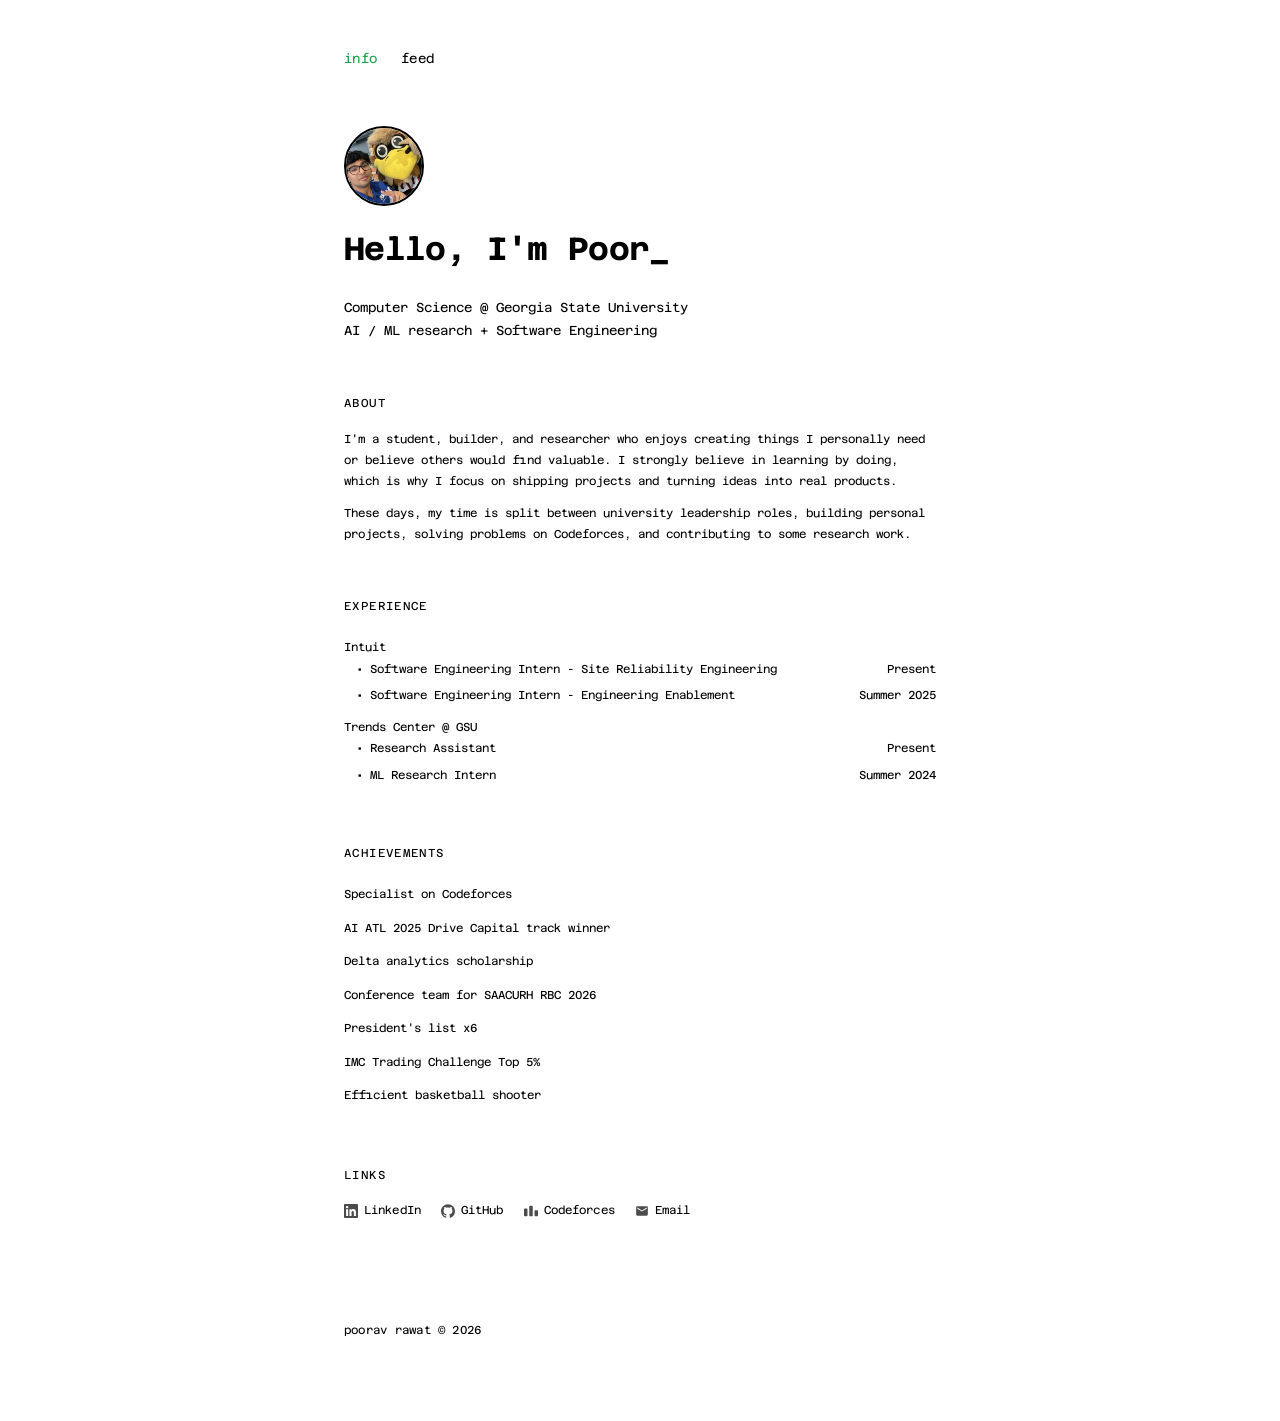
==== commit 10787000: "updated descriptions" ====
--- a/index.html
+++ b/index.html
@@ -80,7 +80,7 @@
                             <span class="exp-date">Present</span>
                         </div>
                         <div class="exp-description">
-                            Building and scaling resilient cloud infrastructure using Kubernetes, AWS, and Go. Focused on improving platform reliability and developer productivity through automated CI/CD pipelines and observability tooling.
+                            Managing Kubernetes deployments using ArgoCD and utilizing Claude Code with MCPs to streamline daily SRE workflows and cloud workspace management.
                         </div>
                     </div>
 
@@ -90,7 +90,7 @@
                             <span class="exp-date">Summer 2025</span>
                         </div>
                         <div class="exp-description">
-                            Developing internal tools and platforms to streamline developer workflows and improve engineering efficiency across the organization.
+                            Modernized Mailchimp’s CI/CD by migrating legacy jobs to Groovy-based Jenkins pipelines and optimizing resource usage with Kubernetes-based runners.
                         </div>
                     </div>
                 </div>
@@ -104,7 +104,7 @@
                             <span class="exp-date">Present</span>
                         </div>
                         <div class="exp-description">
-                            Developing deep learning models for neuroimaging data. Researching multimodal fusion techniques to better understand brain connectivity patterns.
+                            Architected multi-head attention mechanisms for brain image analysis and re-engineered core architectures using JAX/JIT for distributed GPU clusters.
                         </div>
                     </div>
 
@@ -114,7 +114,7 @@
                             <span class="exp-date">Summer 2024</span>
                         </div>
                         <div class="exp-description">
-                            Implementing and evaluating machine learning algorithms for analyzing large-scale fMRI datasets to identify biomarkers for neurological disorders.
+                            Optimized Torch-MISA architecture for fMRI data using parameter screening (DSD) to isolate critical hyperparameters and reduce model error rates.
                         </div>
                     </div>
                 </div>
@@ -127,7 +127,7 @@
                 <div class="achievement-item">
                     <span class="achievement-title clickable">Specialist on Codeforces</span>
                     <div class="achievement-row">
-                        <span class="achievement-desc">1400+ rating on Codeforces competitive programming platform (top 10%)</span>
+                        <span class="achievement-desc">1500+ rating on Codeforces competitive programming platform (top 10%)</span>
                     </div>
                 </div>
 
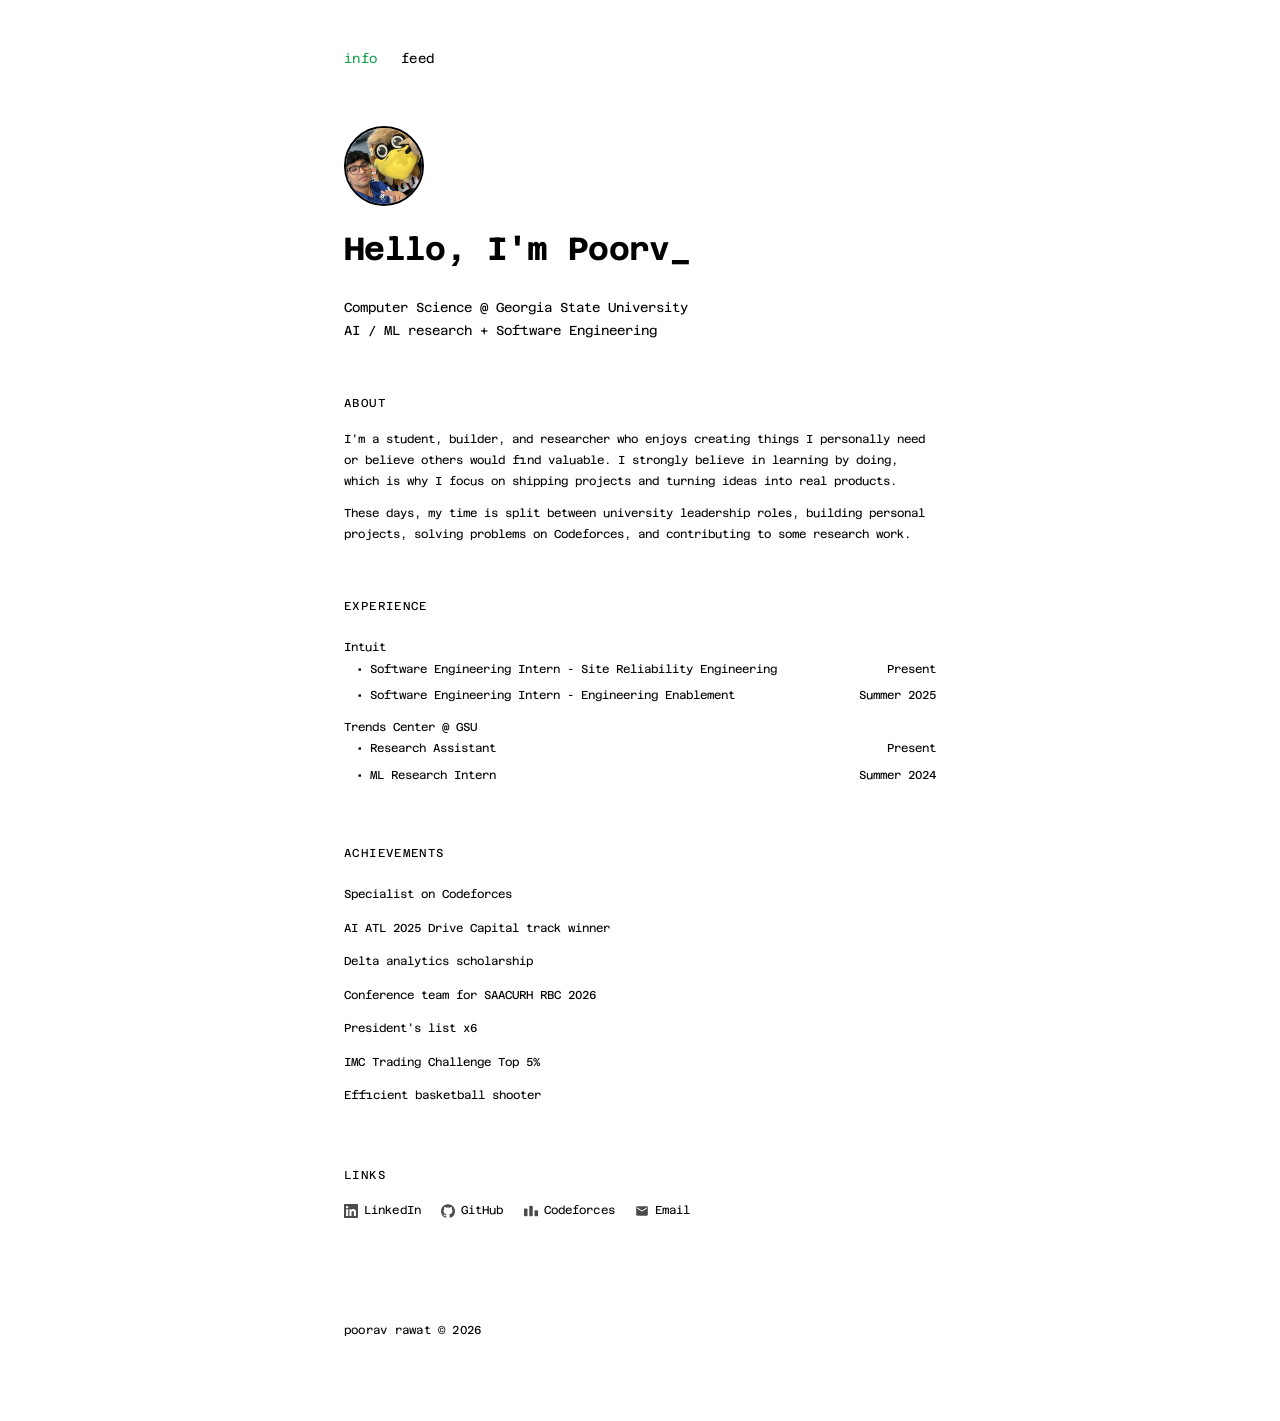
==== commit 565db6ff: "minor update in sre desc" ====
--- a/index.html
+++ b/index.html
@@ -80,7 +80,7 @@
                             <span class="exp-date">Present</span>
                         </div>
                         <div class="exp-description">
-                            Managing Kubernetes deployments using ArgoCD and utilizing Claude Code with MCPs to streamline daily SRE workflows and cloud workspace management.
+                            Optimizing Kubernetes deployments using ArgoCD and utilizing Claude Code with MCPs to streamline daily SRE workflows and cloud workspace management.
                         </div>
                     </div>
 
